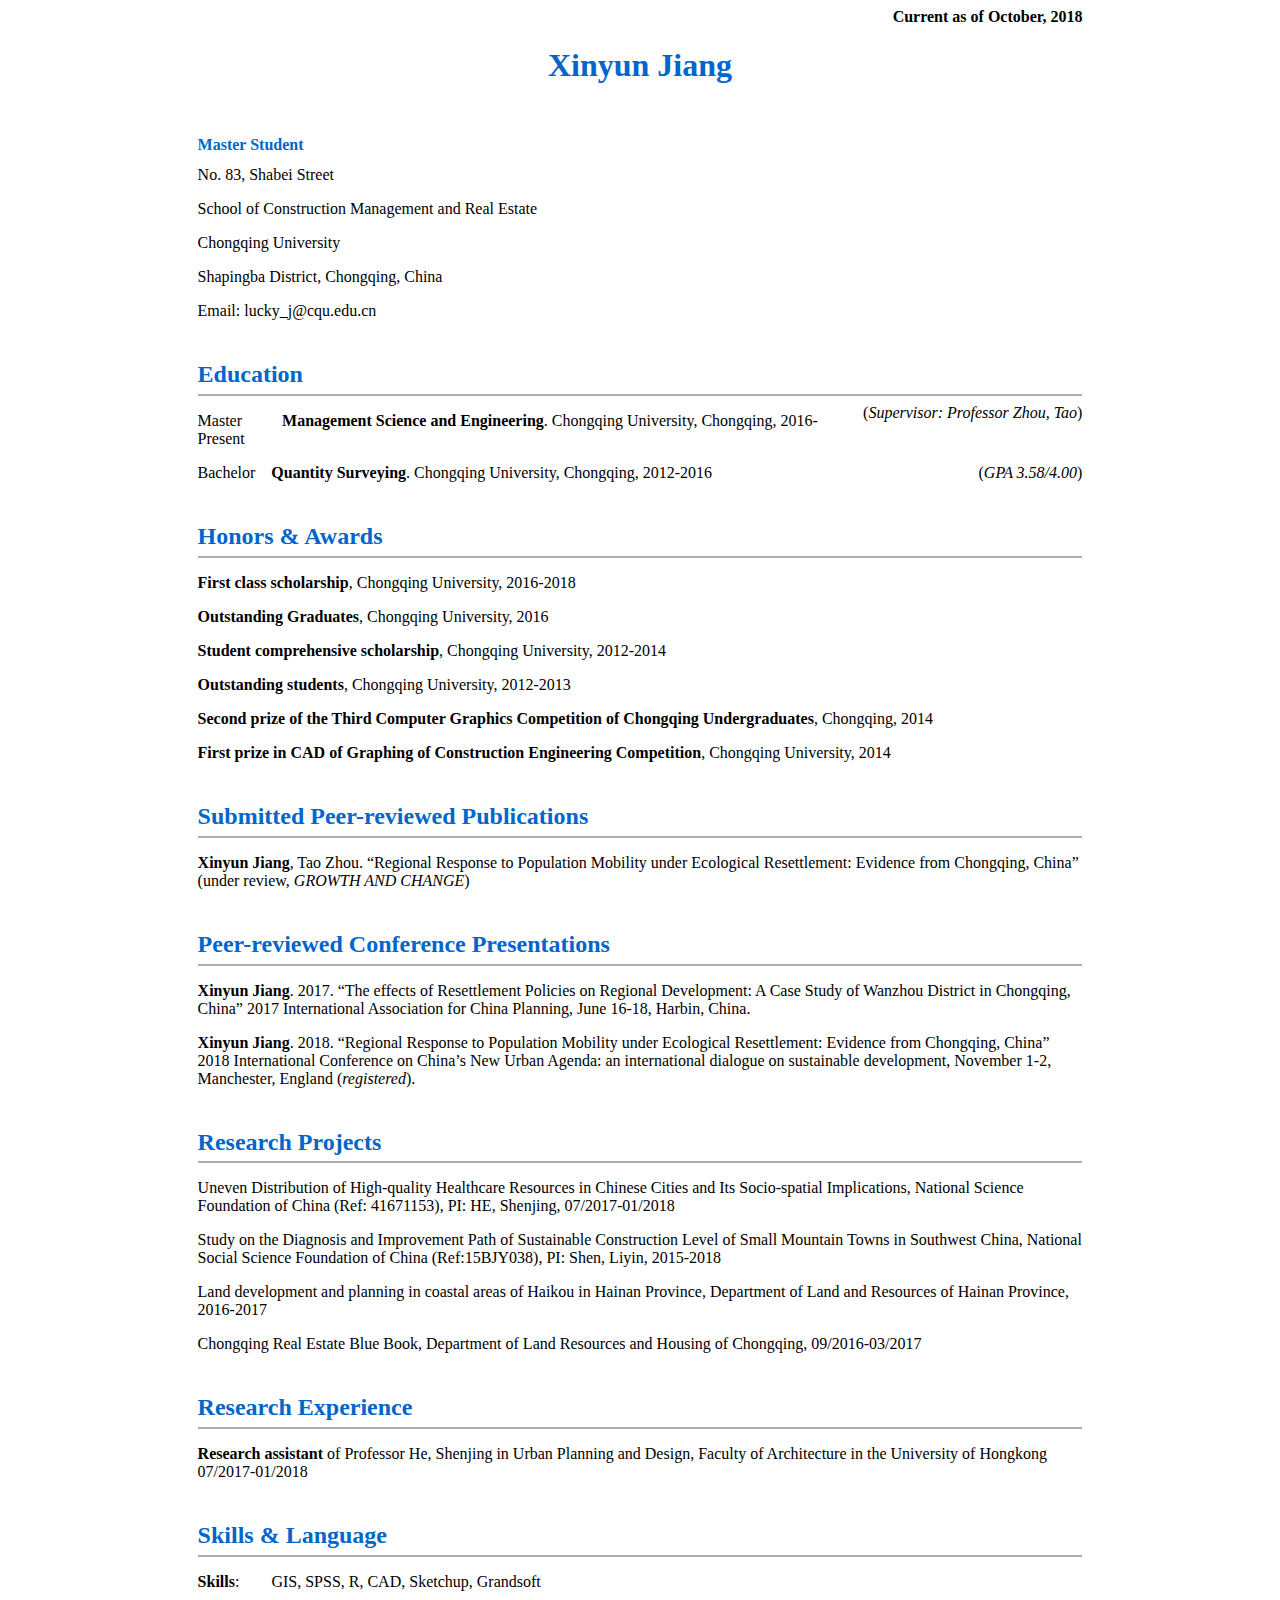
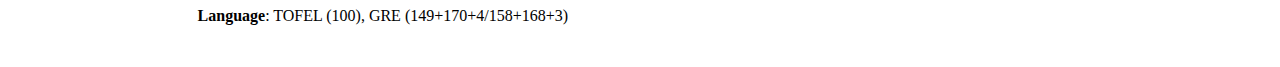
==== index.html @ fda2eac1 "Update index.html" ====
<!DOCTYPE html>
<!-- saved from url=(0123)file:///E:/github/xinyunjiang.github.io-master/xinyunjiang.github.io-master/Jiang%20Xinyun%20_%20xinyunjiang.github.io.html -->
<html lang="en-US"><head><meta http-equiv="Content-Type" content="text/html; charset=UTF-8">
    
    <meta http-equiv="X-UA-Compatible" content="IE=edge">
    <meta name="viewport" content="width=device-width, initial-scale=1">

<!-- Begin Jekyll SEO tag v2.5.0 -->
<title>Xinyun Jiang, Chongqing University</title>
<meta name="generator" content="Jekyll v3.7.3.1">
<meta property="og:title" content="Jiang Xinyun">
<meta property="og:locale" content="en_US">
<meta name="description" content="For bigger world, for deeper thinking">
<meta property="og:description" content="For bigger world, for deeper thinking">
<link rel="canonical" href="https://xinyunjiang.github.io/">
<meta property="og:url" content="https://xinyunjiang.github.io/">
<script type="application/ld+json">
{"description":"For bigger world, for deeper thinking","@type":"WebSite","url":"https://xinyunjiang.github.io/","name":"xinyunjiang.github.io","headline":"Jiang Xinyun","@context":"http://schema.org"}</script>
<!-- End Jekyll SEO tag -->

    <style class="anchorjs"></style><link rel="stylesheet" href="https://github.com/xinyunjiang/xinyunjiang.github.io/blob/master/style.css">
  </head>
    
  <div style="width:70%; margin:0 auto;">
      
  <body>
        
        <div class="container-lg px-3 my-5 markdown-body">

            
            
        
<div class="text clearfix" ><span style="float:right;"><strong>Current as of October, 2018</strong></span></div></br>          

      <h1 id="jiang-xinyun"><div class="text" style="color:#0066CC; text-align: center">Xinyun Jiang</div></h1></br>
            
<h4 id="Master Student"><div class="text" style="color:#0066CC;line-height:0px;">Master Student</div></h4>
            
<p>No. 83, Shabei Street</p>           

<p>School of Construction Management and Real Estate</p>

<p>Chongqing University</p>
    
<p>Shapingba District, Chongqing, China</p>    

<p>Email: lucky_j@cqu.edu.cn</p></br>
  
<p></p>
      
<h2 id="education"><div class="text" style="color:#0066CC;line-height:0px;">Education</div></h2>     

<hr height="0.7px" color="#ADADAD" </hr>   
<div class="text clearfix" ><span style="float:right;">(<em>Supervisor: Professor Zhou, Tao</em>)</span></div>      
<p>Master &nbsp&nbsp&nbsp&nbsp&nbsp&nbsp&nbsp&nbsp <strong>Management Science and Engineering</strong>. Chongqing University, Chongqing, 2016-Present </p>
<div class="text clearfix" ><span style="float:right;">(<em>GPA 3.58/4.00</em>)</span></div>
<p>Bachelor&nbsp&nbsp&nbsp&nbsp<strong>Quantity Surveying</strong>. Chongqing University, Chongqing, 2012-2016</p></br>

<h2 id="honors-and-awards"><div class="text" style="color:#0066CC;line-height:0px;">Honors & Awards</div></h2>       
      
<hr height="0.7px" color="#ADADAD" </hr>        
      
<p><strong>First class scholarship</strong>, Chongqing University, 2016-2018</p>

<p><strong>Outstanding Graduates</strong>, Chongqing University, 2016</p>

<p><strong>Student comprehensive scholarship</strong>, Chongqing University, 2012-2014</p>

<p><strong>Outstanding students</strong>, Chongqing University, 2012-2013</p>

<p><strong>Second prize of the Third Computer Graphics Competition of Chongqing Undergraduates</strong>, Chongqing, 2014</p>

<p><strong>First prize in CAD of Graphing of Construction Engineering Competition</strong>, Chongqing University, 2014</p></br>

<h2 id="submitted-peer-reviewed-publications"><div class="text" style="color:#0066CC;line-height:0px;">Submitted Peer-reviewed Publications</div></h2>       
      
<hr height="0.7px" color="#ADADAD" </hr>     

<p><strong>Xinyun Jiang</strong>, Tao Zhou. “Regional Response to Population Mobility under Ecological Resettlement: Evidence from Chongqing, China” (under review, <em>GROWTH AND CHANGE</em>)</p></br>

<h2 id="peer-reviewed-conference-presentations"><div class="text" style="color:#0066CC;line-height:0px;">Peer-reviewed Conference Presentations</div></h2>       
      
<hr height="0.7px" color="#ADADAD" </hr>  
    
<p><strong>Xinyun Jiang</strong>. 2017. “The effects of Resettlement Policies on Regional Development: A Case Study of Wanzhou District in Chongqing, China” 2017 International Association for China Planning, June 16-18, Harbin, China.</p>

<p><strong>Xinyun Jiang</strong>. 2018. “Regional Response to Population Mobility under Ecological Resettlement: Evidence from Chongqing, China” 2018 International Conference on China’s New Urban Agenda: an international dialogue on sustainable development, November 1-2, Manchester, England (<em>registered</em>).</p></br>

<h2 id="research-projects"><div class="text" style="color:#0066CC;line-height:0px;">Research Projects</div></h2>       
      
<hr height="0.7px" color="#ADADAD" </hr>      

<p>Uneven Distribution of High-quality Healthcare Resources in Chinese Cities and Its Socio-spatial Implications, National Science Foundation of China (Ref: 41671153), PI: HE, Shenjing, 07/2017-01/2018</p>

<p>Study on the Diagnosis and Improvement Path of Sustainable Construction Level of Small Mountain Towns in Southwest China, National Social Science Foundation of China (Ref:15BJY038), PI: Shen, Liyin, 2015-2018</p>

<p>Land development and planning in coastal areas of Haikou in Hainan Province, Department of Land and Resources of Hainan Province, 2016-2017</p>

<p>Chongqing Real Estate Blue Book, Department of Land Resources and Housing of Chongqing, 09/2016-03/2017</p></br>

<h2 id="research-experience"><div class="text" style="color:#0066CC;line-height:0px;">Research Experience</div></h2>       
      
<hr height="0.7px" color="#ADADAD" </hr>      

<p><strong>Research assistant</strong> of Professor He, Shenjing in Urban Planning and Design, Faculty of Architecture in the University of Hongkong &nbsp&nbsp 07/2017-01/2018</p></br>

<h2 id="internships"><div class="text" style="color:#0066CC;line-height:0px;">Skills & Language</div></h2>       
      
<hr height="0.7px" color="#ADADAD" </hr>      
   
<p><strong>Skills</strong>:&nbsp&nbsp&nbsp&nbsp&nbsp&nbsp&nbsp&nbspGIS, SPSS, R, CAD, Sketchup, Grandsoft</p>

<p><strong>Language</strong>: TOFEL (100), GRE (149+170+4/158+168+3) </p></br>




     

    </div>

    <script src="./index_files/anchor.min.js.下载" integrity="sha256-lZaRhKri35AyJSypXXs4o6OPFTbTmUoltBbDCbdzegg=" crossorigin="anonymous"></script>
    <script>anchors.add();</script>
    
  

</body>

</div>
</html>
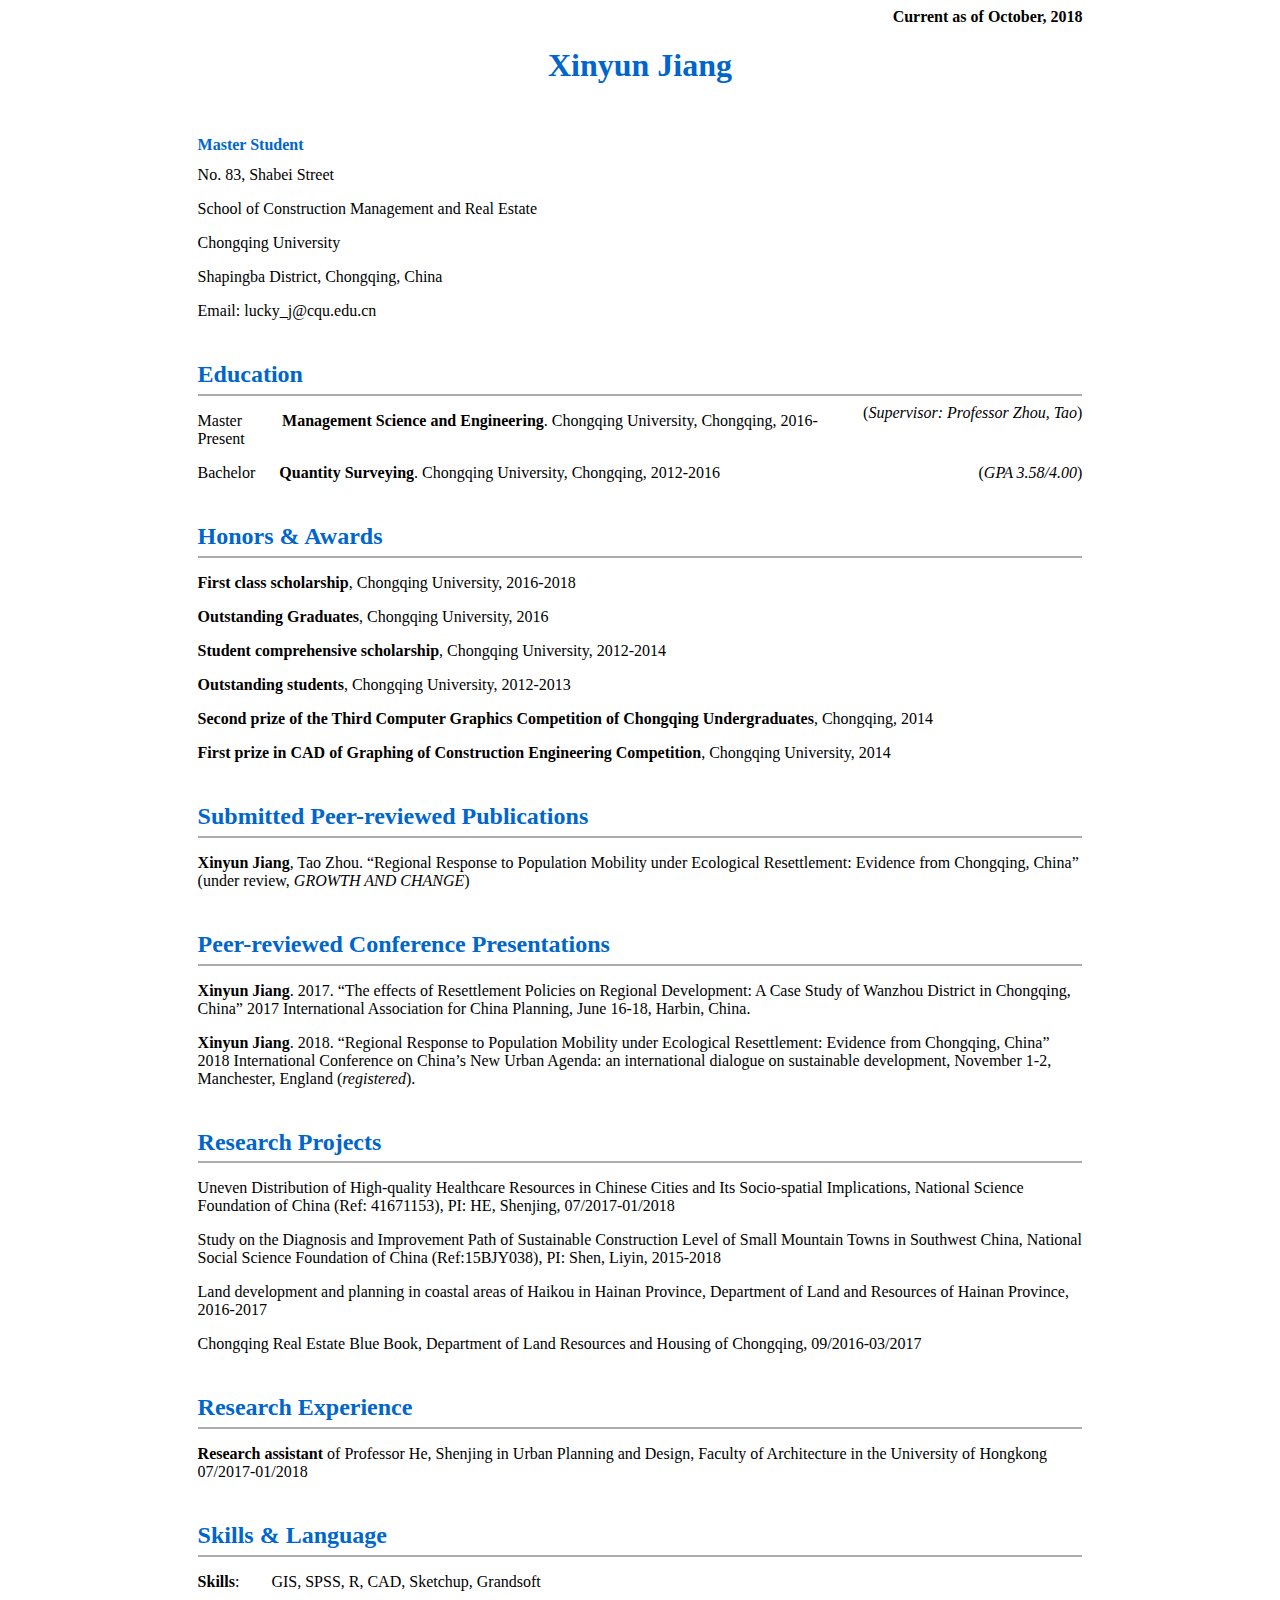
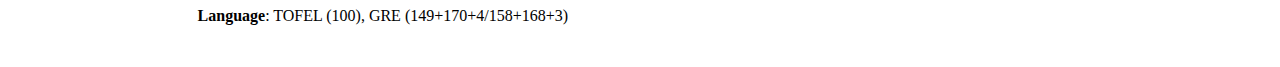
==== commit 5babda4d: "Update index.html" ====
--- a/index.html
+++ b/index.html
@@ -51,10 +51,10 @@
 <h2 id="education"><div class="text" style="color:#0066CC;line-height:0px;">Education</div></h2>     
 
 <hr height="0.7px" color="#ADADAD" </hr>   
-<div class="text clearfix" ><span style="float:right;">(<em>Supervisor: Professor Zhou, Tao</em>)</span></div>      
+<div class="text clearfix" style="float:right;">(<em>Supervisor: Professor Zhou, Tao</em>)</div>      
 <p>Master &nbsp&nbsp&nbsp&nbsp&nbsp&nbsp&nbsp&nbsp <strong>Management Science and Engineering</strong>. Chongqing University, Chongqing, 2016-Present </p>
 <div class="text clearfix" ><span style="float:right;">(<em>GPA 3.58/4.00</em>)</span></div>
-<p>Bachelor&nbsp&nbsp&nbsp&nbsp<strong>Quantity Surveying</strong>. Chongqing University, Chongqing, 2012-2016</p></br>
+<p>Bachelor&nbsp&nbsp&nbsp&nbsp&nbsp&nbsp<strong>Quantity Surveying</strong>. Chongqing University, Chongqing, 2012-2016</p></br>
 
 <h2 id="honors-and-awards"><div class="text" style="color:#0066CC;line-height:0px;">Honors & Awards</div></h2>       
       
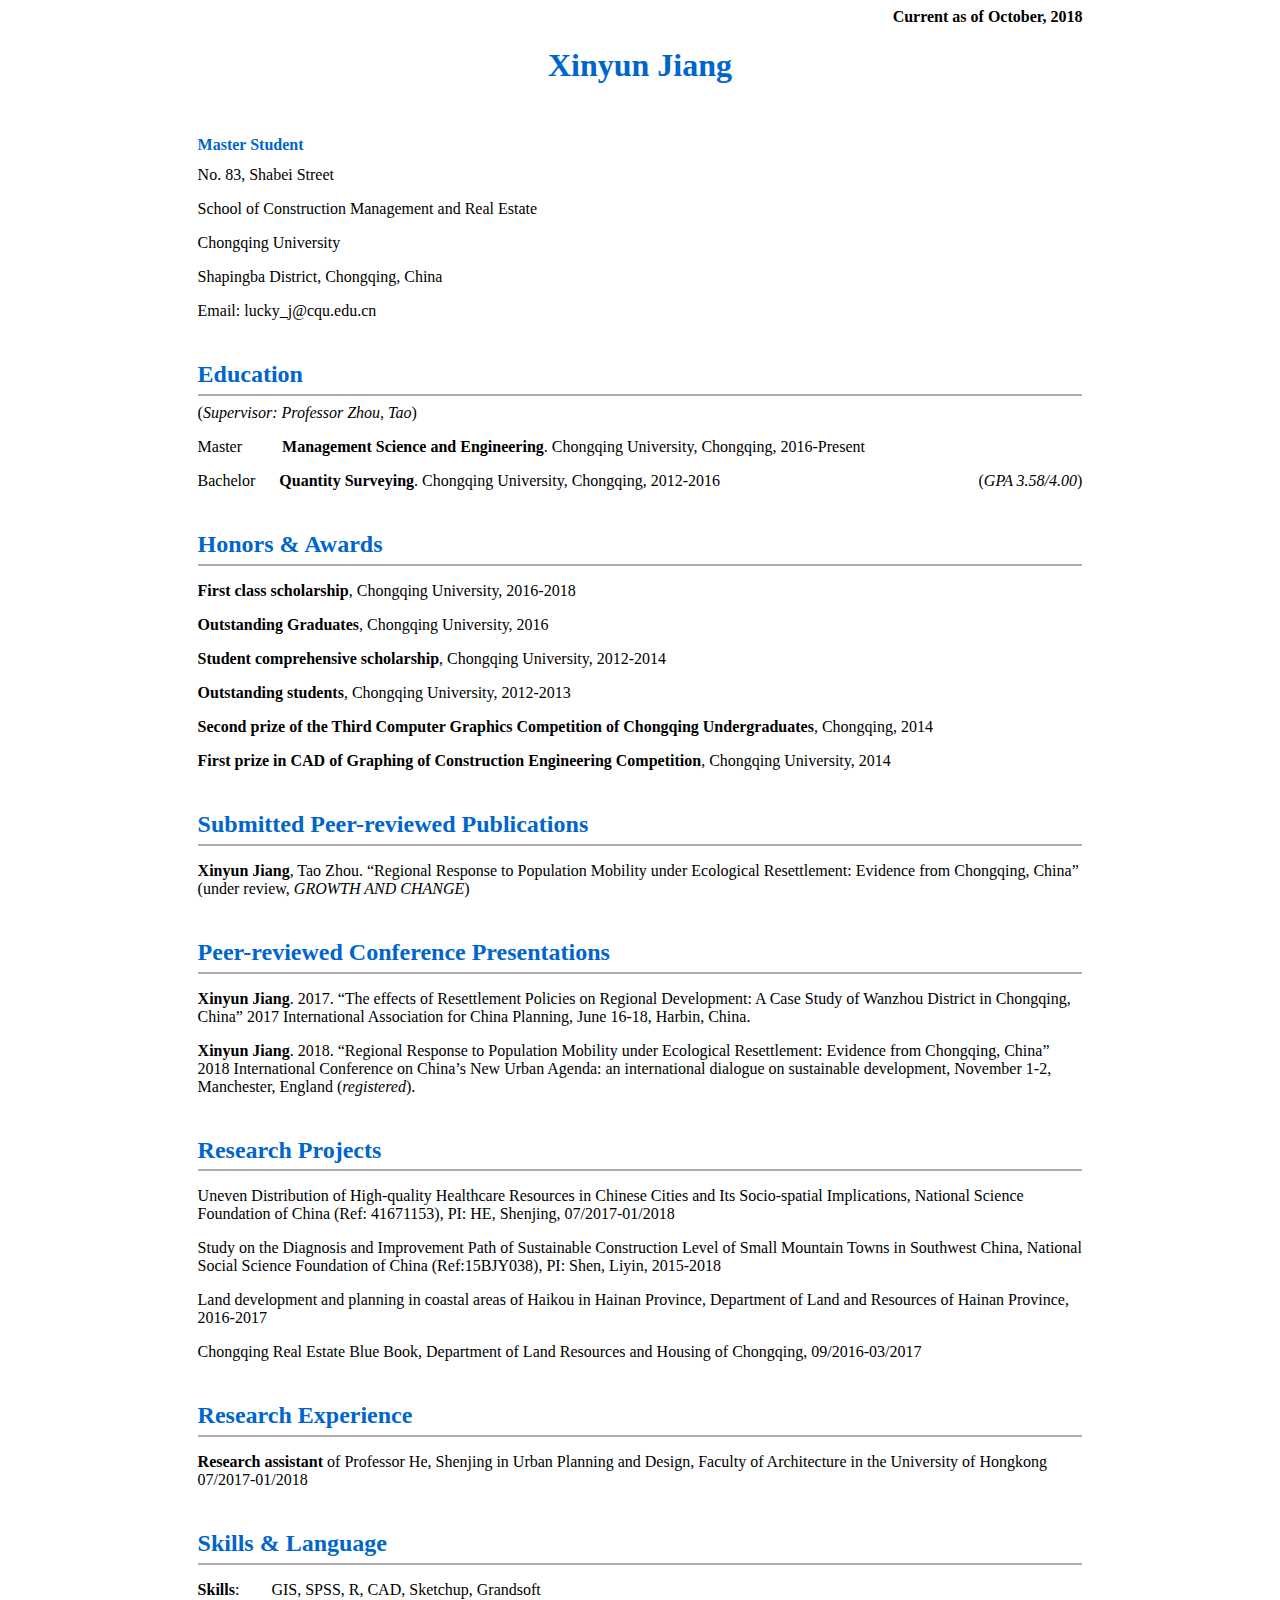
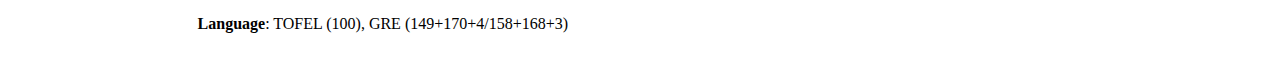
==== commit 11053523: "Update index.html" ====
--- a/index.html
+++ b/index.html
@@ -51,7 +51,7 @@
 <h2 id="education"><div class="text" style="color:#0066CC;line-height:0px;">Education</div></h2>     
 
 <hr height="0.7px" color="#ADADAD" </hr>   
-<div class="text clearfix" style="float:right;">(<em>Supervisor: Professor Zhou, Tao</em>)</div>      
+<div class="text" align="right;">(<em>Supervisor: Professor Zhou, Tao</em>)</div>      
 <p>Master &nbsp&nbsp&nbsp&nbsp&nbsp&nbsp&nbsp&nbsp <strong>Management Science and Engineering</strong>. Chongqing University, Chongqing, 2016-Present </p>
 <div class="text clearfix" ><span style="float:right;">(<em>GPA 3.58/4.00</em>)</span></div>
 <p>Bachelor&nbsp&nbsp&nbsp&nbsp&nbsp&nbsp<strong>Quantity Surveying</strong>. Chongqing University, Chongqing, 2012-2016</p></br>
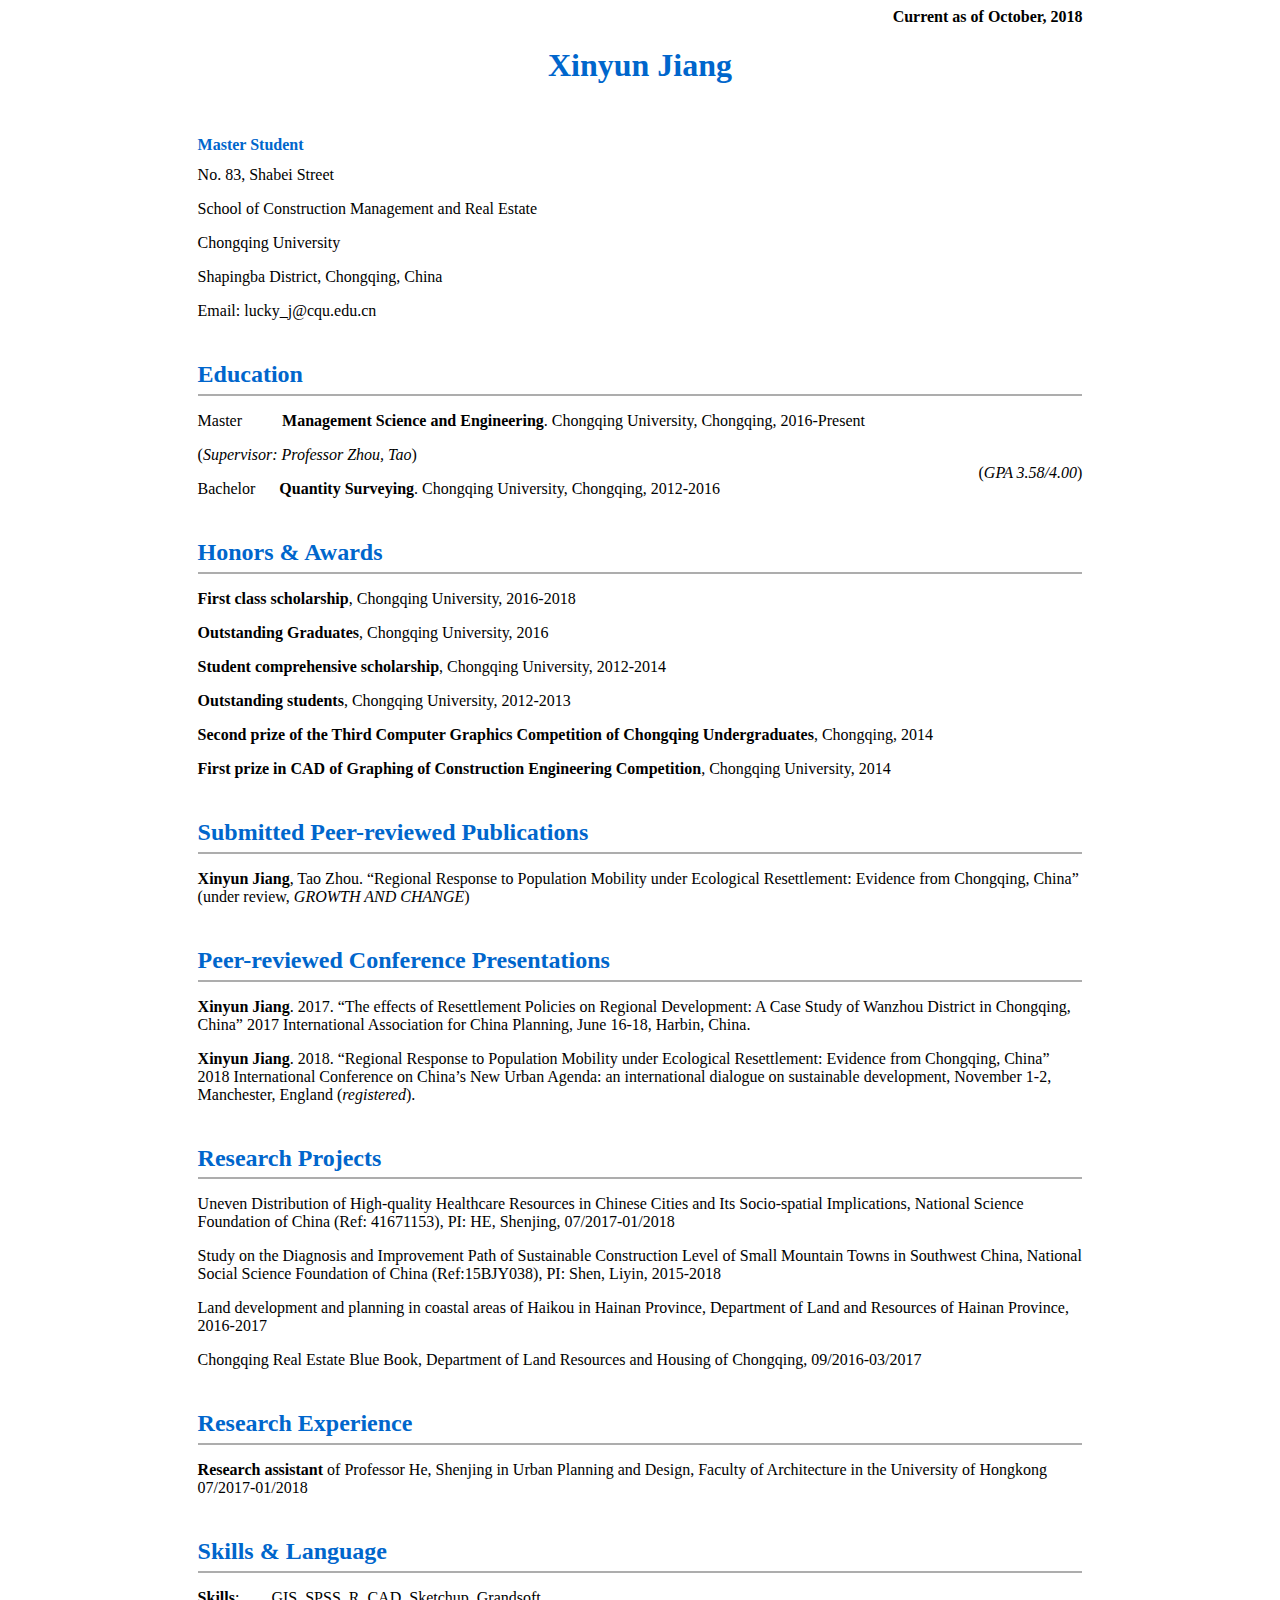
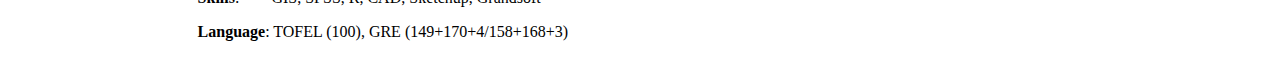
==== commit ec6f6f40: "Update index.html" ====
--- a/index.html
+++ b/index.html
@@ -51,8 +51,9 @@
 <h2 id="education"><div class="text" style="color:#0066CC;line-height:0px;">Education</div></h2>     
 
 <hr height="0.7px" color="#ADADAD" </hr>   
-<div class="text" align="right;">(<em>Supervisor: Professor Zhou, Tao</em>)</div>      
+      
 <p>Master &nbsp&nbsp&nbsp&nbsp&nbsp&nbsp&nbsp&nbsp <strong>Management Science and Engineering</strong>. Chongqing University, Chongqing, 2016-Present </p>
+<div class="text" align="right;">(<em>Supervisor: Professor Zhou, Tao</em>)</div>
 <div class="text clearfix" ><span style="float:right;">(<em>GPA 3.58/4.00</em>)</span></div>
 <p>Bachelor&nbsp&nbsp&nbsp&nbsp&nbsp&nbsp<strong>Quantity Surveying</strong>. Chongqing University, Chongqing, 2012-2016</p></br>
 
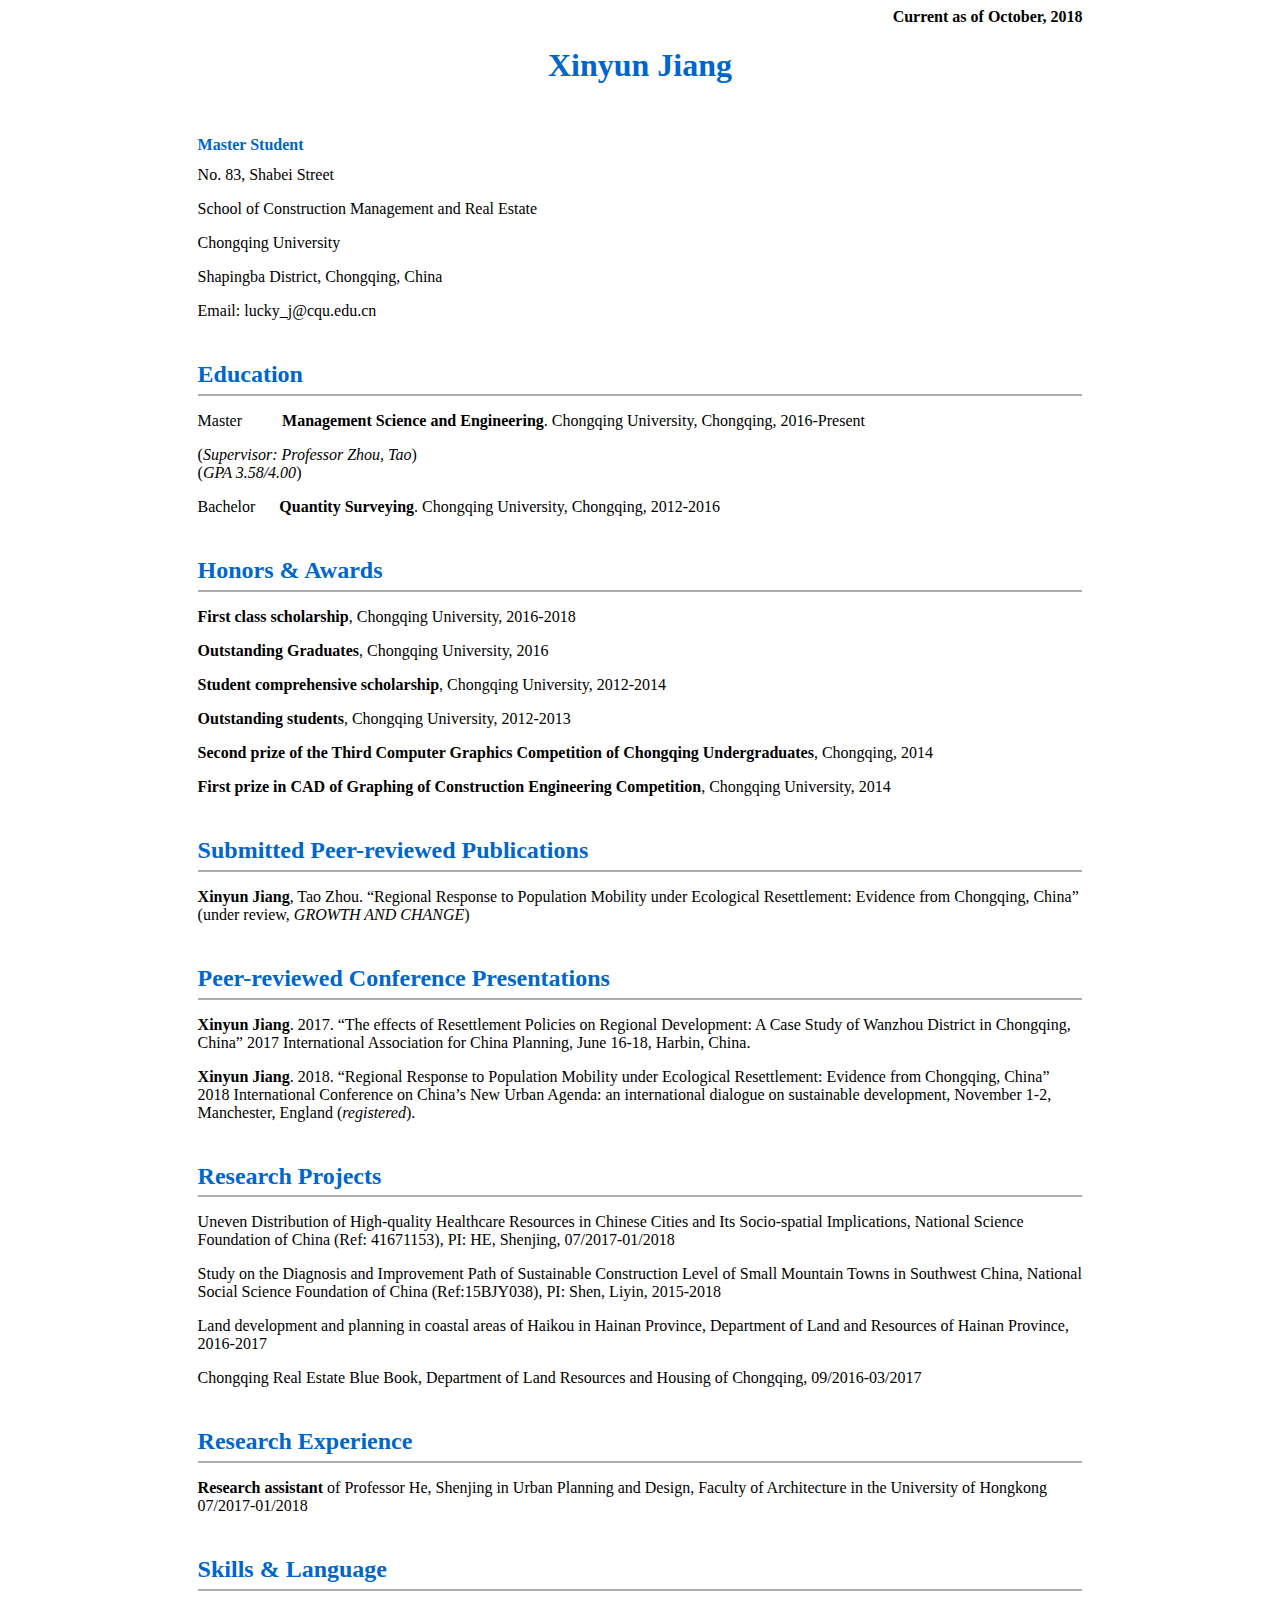
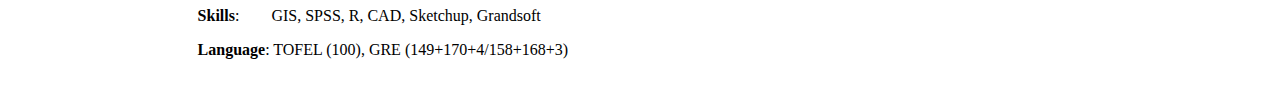
==== commit ecd002fd: "Update index.html" ====
--- a/index.html
+++ b/index.html
@@ -54,7 +54,7 @@
       
 <p>Master &nbsp&nbsp&nbsp&nbsp&nbsp&nbsp&nbsp&nbsp <strong>Management Science and Engineering</strong>. Chongqing University, Chongqing, 2016-Present </p>
 <div class="text" align="right;">(<em>Supervisor: Professor Zhou, Tao</em>)</div>
-<div class="text clearfix" ><span style="float:right;">(<em>GPA 3.58/4.00</em>)</span></div>
+<div class="text" ><span style="right;">(<em>GPA 3.58/4.00</em>)</span></div>
 <p>Bachelor&nbsp&nbsp&nbsp&nbsp&nbsp&nbsp<strong>Quantity Surveying</strong>. Chongqing University, Chongqing, 2012-2016</p></br>
 
 <h2 id="honors-and-awards"><div class="text" style="color:#0066CC;line-height:0px;">Honors & Awards</div></h2>       
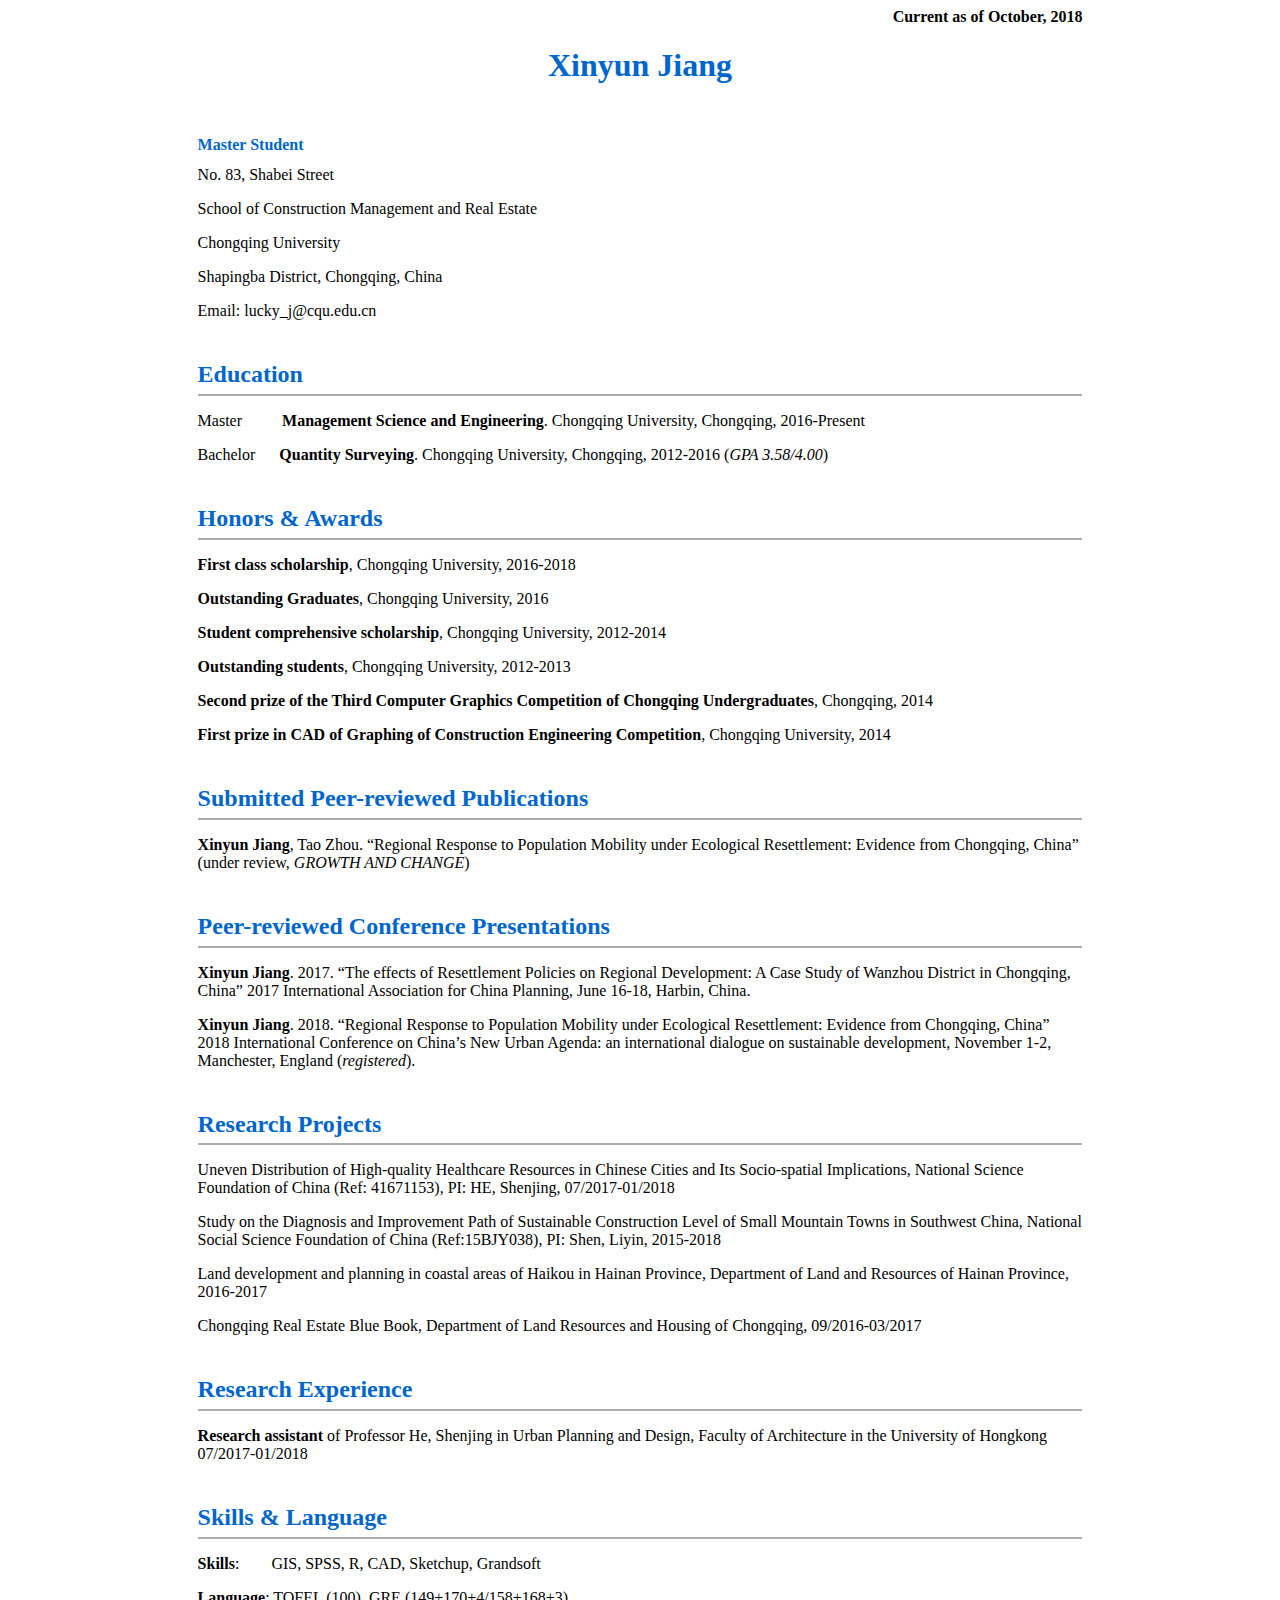
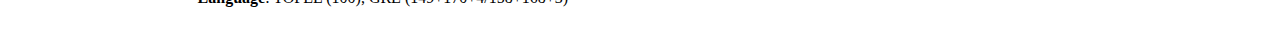
==== commit 69e4d037: "Update index.html" ====
--- a/index.html
+++ b/index.html
@@ -53,9 +53,8 @@
 <hr height="0.7px" color="#ADADAD" </hr>   
       
 <p>Master &nbsp&nbsp&nbsp&nbsp&nbsp&nbsp&nbsp&nbsp <strong>Management Science and Engineering</strong>. Chongqing University, Chongqing, 2016-Present </p>
-<div class="text" align="right;">(<em>Supervisor: Professor Zhou, Tao</em>)</div>
-<div class="text" ><span style="right;">(<em>GPA 3.58/4.00</em>)</span></div>
-<p>Bachelor&nbsp&nbsp&nbsp&nbsp&nbsp&nbsp<strong>Quantity Surveying</strong>. Chongqing University, Chongqing, 2012-2016</p></br>
+
+<p>Bachelor&nbsp&nbsp&nbsp&nbsp&nbsp&nbsp<strong>Quantity Surveying</strong>. Chongqing University, Chongqing, 2012-2016 (<em>GPA 3.58/4.00</em>)</p></br>
 
 <h2 id="honors-and-awards"><div class="text" style="color:#0066CC;line-height:0px;">Honors & Awards</div></h2>       
       
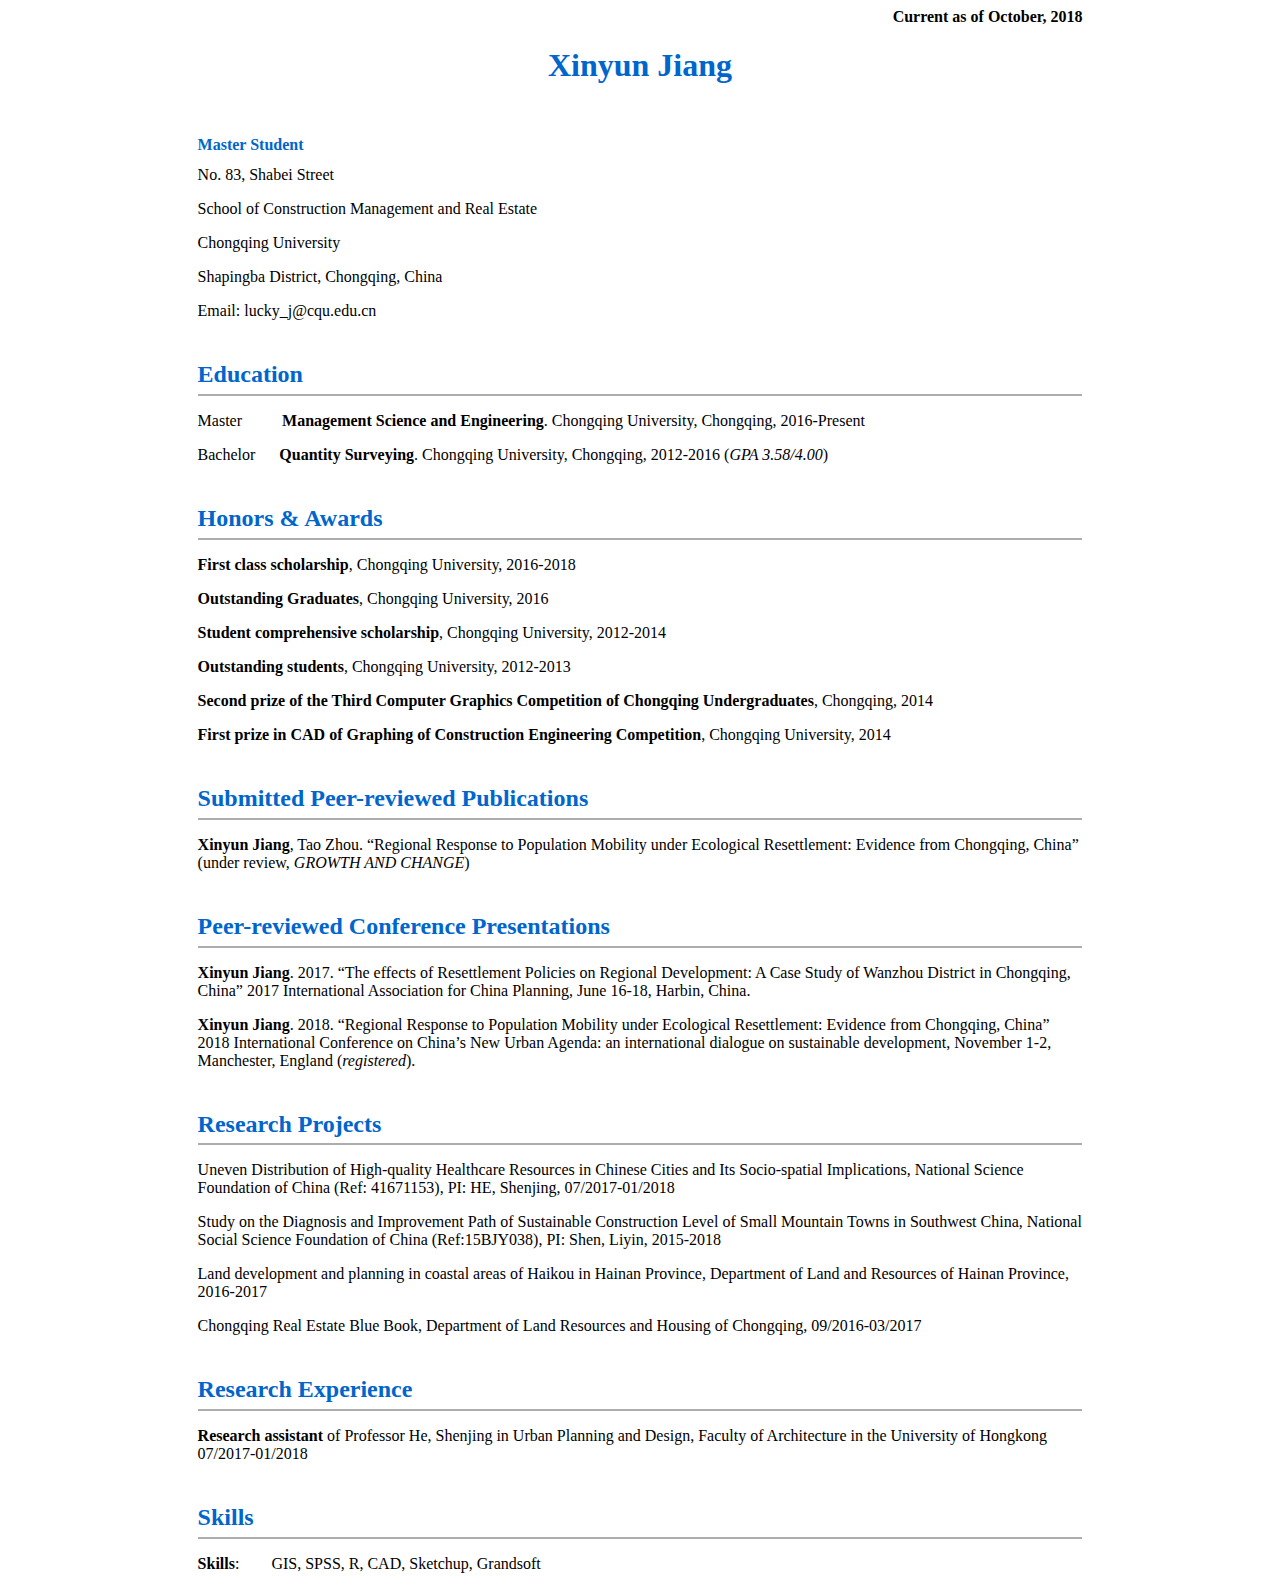
==== commit ba0dbfe7: "Update index.html" ====
--- a/index.html
+++ b/index.html
@@ -104,13 +104,13 @@
 
 <p><strong>Research assistant</strong> of Professor He, Shenjing in Urban Planning and Design, Faculty of Architecture in the University of Hongkong &nbsp&nbsp 07/2017-01/2018</p></br>
 
-<h2 id="internships"><div class="text" style="color:#0066CC;line-height:0px;">Skills & Language</div></h2>       
+<h2 id="internships"><div class="text" style="color:#0066CC;line-height:0px;">Skills</div></h2>       
       
 <hr height="0.7px" color="#ADADAD" </hr>      
    
 <p><strong>Skills</strong>:&nbsp&nbsp&nbsp&nbsp&nbsp&nbsp&nbsp&nbspGIS, SPSS, R, CAD, Sketchup, Grandsoft</p>
 
-<p><strong>Language</strong>: TOFEL (100), GRE (149+170+4/158+168+3) </p></br>
+
 
 
 
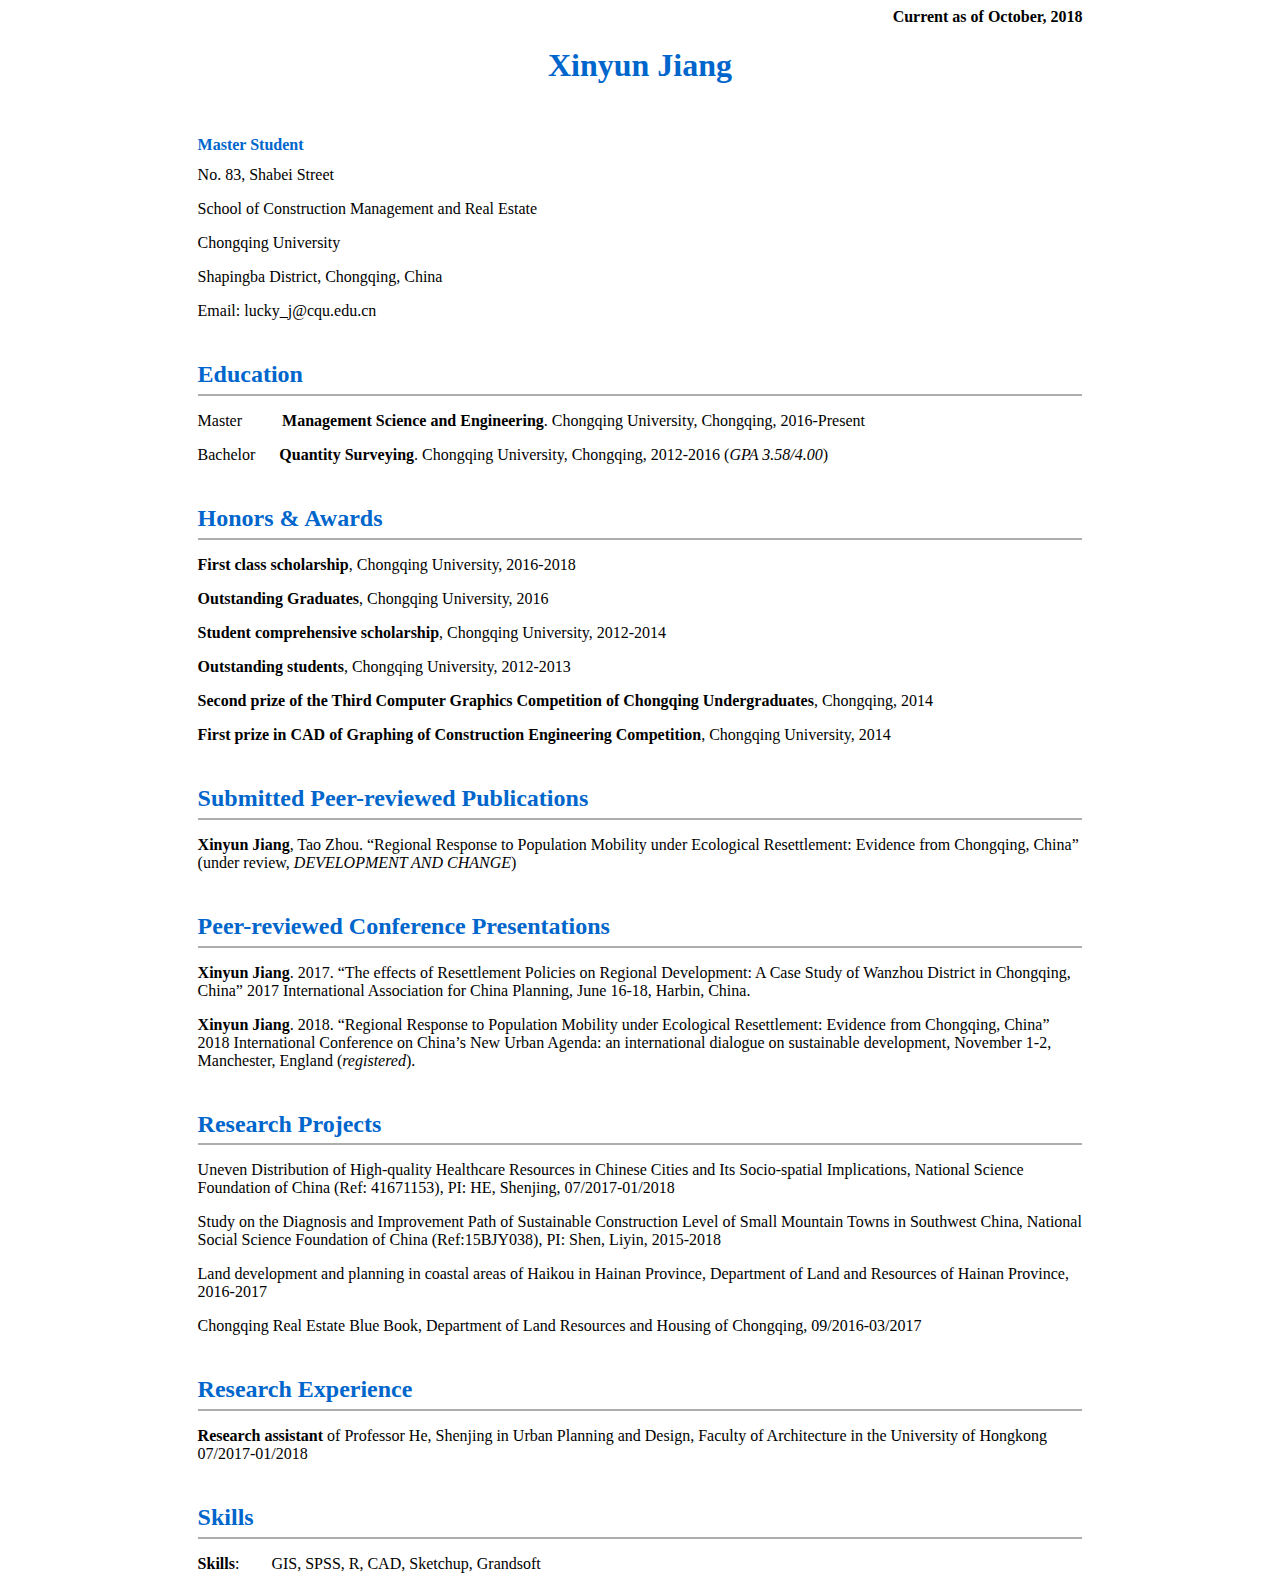
==== commit 3af5a4fd: "Update index.html" ====
--- a/index.html
+++ b/index.html
@@ -76,7 +76,7 @@
       
 <hr height="0.7px" color="#ADADAD" </hr>     
 
-<p><strong>Xinyun Jiang</strong>, Tao Zhou. “Regional Response to Population Mobility under Ecological Resettlement: Evidence from Chongqing, China” (under review, <em>GROWTH AND CHANGE</em>)</p></br>
+<p><strong>Xinyun Jiang</strong>, Tao Zhou. “Regional Response to Population Mobility under Ecological Resettlement: Evidence from Chongqing, China” (under review, <em>DEVELOPMENT AND CHANGE</em>)</p></br>
 
 <h2 id="peer-reviewed-conference-presentations"><div class="text" style="color:#0066CC;line-height:0px;">Peer-reviewed Conference Presentations</div></h2>       
       
